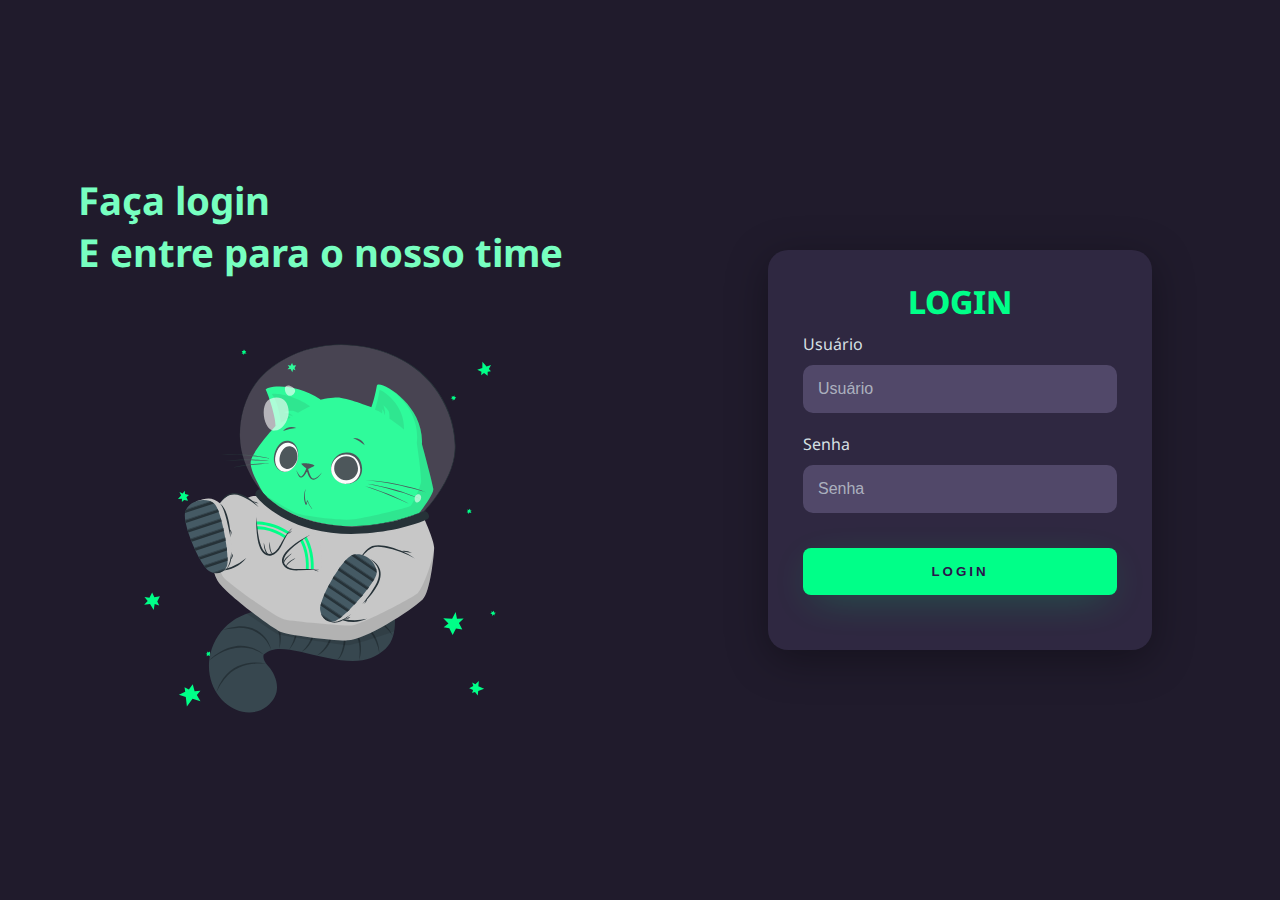
==== Tela de Login/index.html @ 89dcce8d "Add files via upload" ====
<!DOCTYPE html>
<html lang="en">
<head>
    <meta charset="UTF-8">
    <meta http-equiv="X-UA-Compatible" content="IE=edge">
    <meta name="viewport" content="width=device-width, initial-scale=1.0">
    <link rel="stylesheet" href="style.css">
    <title>Document</title>
</head>
<body>
    <div class="main-login">
        <div class="left-login">
             <h1>Faça login<br>E entre para o nosso time</h1>
             <img src="gato astronauta.svg" class="left-login-image" alt="animação gato astronauta">
        </div>
        <div class="right-login">
            <div class="card-login"> 
               <h1>LOGIN</h1>
               <div class="textfield">
                    <label for="usuario">Usuário</label>
                    <input type="text" name="usuario" placeholder="Usuário">
                </div>
                <div class="textfield">
                    <label for="senha">Senha</label>
                    <input type="password" name="senha" placeholder="Senha">
                </div>
                <button class="btn-login">Login</button>
            </div>
        </div>
    </div>
</body>
</html>
---- Tela de Login/style.css ----
@import url('https://fonts.googleapis.com/css2?family=Noto+Sans:wght@300;400&display=swap');
body {
    margin: 0;
    font-family: 'Noto Sans', sans-serif;
}

body * {
    box-sizing: border-box;
}

.main-login{
    width: 100vw;
    height: 100vh;
    background: #201b2c;
    display: flex;
    justify-content: center;
    align-items: center;
}

.left-login{
    width: 50vw;
    height: 100vh;
    display: flex;
    justify-content: center;
    align-items: center;
    flex-direction: column;
}

.left-login > h1 {
    font-size: 3vw;
    color: #77ffc0;
}

.left-login-image{
    width: 35vw;
}

.right-login{
    width: 50vw;
    height: 100vh;
    display: flex;
    justify-content: center;
    align-items: center;
}

.card-login{
    width: 60%;
    display: flex;
    justify-content: center;
    align-items: center;
    flex-direction: column;
    padding: 30px 35px;
    background: #2f2841;
    border-radius: 20px;
    box-shadow: 0px 10px 40px #00000056;
}

.card-login > h1{
    color: #00ff88;
    font-weight: 800;
    margin: 0;
}

.textfield{
    width: 100%;
    display: flex;
    flex-direction: column;
    align-items: flex-start;
    justify-content: center;
    margin: 10px 0px;
}

.textfield > input{
    width: 100%;
    border: none;
    border-radius: 10px;
    padding: 15px;
    background: #514869;
    color: #f0ffffde;
    font-size: 12pt;
    box-shadow: #00000056;
    outline: none;
    box-sizing: border-box;
}

.textfield > label {
    color: #f0ffffde;
    margin-bottom: 10px;
}

.textfield > input::placeholder{
    color: #f0ffff94;
}

.btn-login{
    width: 100%;
    padding: 16px 0px;
    margin: 25px;
    border: none;
    border-radius: 8px;
    outline: none;
    text-transform: uppercase;
    font-weight: 800;
    letter-spacing: 3px;
    color: #2b134b;
    background: #00ff88;
    cursor: pointer;
    box-shadow: 0px 10px 40px -12px #00ff8052;
}

@media only screen and (max-width: 950px){
    .card-login(
        width: 85%;
    )
}

@media only screen and (max-width: 600px){
    .main-login{
        flex-direction: column;
    }
    .left-login > h1{
        display: none;
    }

    .left-login{
        width: 100%;
        height: auto;
    }

    .right-login{
        width: 100%;
        height: auto;
    }

    .left-login-image{
        width: 50vw;  
    }

    .card-login{
        width: 90%;
    }
}
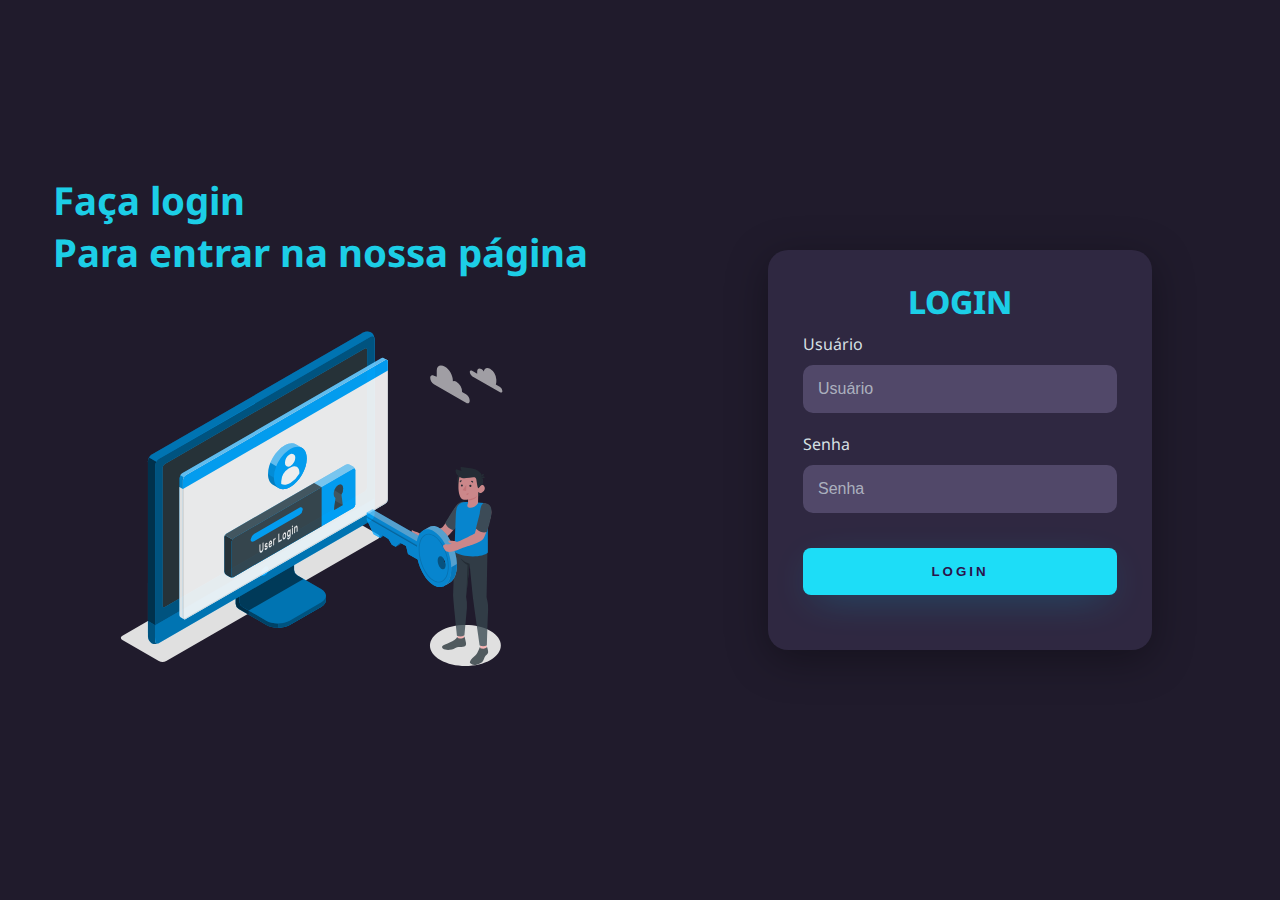
==== commit b3b4f6bf: "Add files via upload" ====
--- a/Tela de Login/index.html
+++ b/Tela de Login/index.html
@@ -10,8 +10,8 @@
 <body>
     <div class="main-login">
         <div class="left-login">
-             <h1>Faça login<br>E entre para o nosso time</h1>
-             <img src="gato astronauta.svg" class="left-login-image" alt="animação gato astronauta">
+             <h1>Faça login<br>Para entrar na nossa página</h1>
+             <img src="login.svg" class="left-login-image" alt="img login">
         </div>
         <div class="right-login">
             <div class="card-login"> 
--- a/Tela de Login/style.css
+++ b/Tela de Login/style.css
@@ -28,7 +28,7 @@
 
 .left-login > h1 {
     font-size: 3vw;
-    color: #77ffc0;
+    color: #1ccee6;
 }
 
 .left-login-image{
@@ -56,7 +56,7 @@
 }
 
 .card-login > h1{
-    color: #00ff88;
+    color: #1ccee6;
     font-weight: 800;
     margin: 0;
 }
@@ -103,16 +103,15 @@
     font-weight: 800;
     letter-spacing: 3px;
     color: #2b134b;
-    background: #00ff88;
+    background: #1dddf7;
     cursor: pointer;
-    box-shadow: 0px 10px 40px -12px #00ff8052;
+    box-shadow: 0px 10px 40px -12px #00ccff52;
 }
 
 @media only screen and (max-width: 950px){
-    .card-login(
-        width: 85%;
-    )
-}
+    .card-login{
+    width: 85%;
+}}
 
 @media only screen and (max-width: 600px){
     .main-login{
@@ -133,10 +132,10 @@
     }
 
     .left-login-image{
-        width: 50vw;  
+        width:60vw;  
     }
 
     .card-login{
         width: 90%;
     }
-}    +}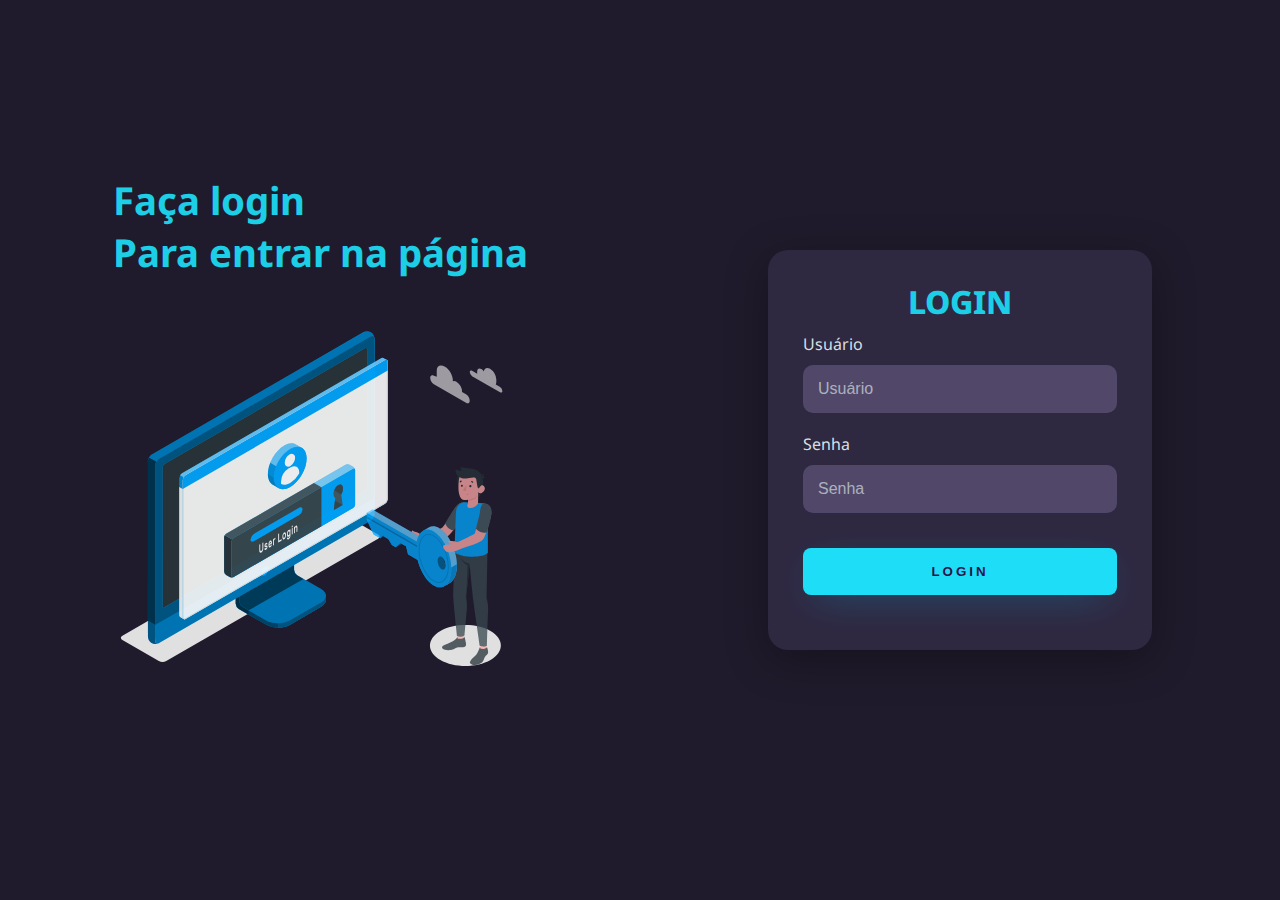
==== commit 7cb2df30: "Add files via upload" ====
--- a/Tela de Login/index.html
+++ b/Tela de Login/index.html
@@ -1,16 +1,16 @@
 <!DOCTYPE html>
-<html lang="en">
+<html lang="pt-BR">
 <head>
     <meta charset="UTF-8">
     <meta http-equiv="X-UA-Compatible" content="IE=edge">
     <meta name="viewport" content="width=device-width, initial-scale=1.0">
     <link rel="stylesheet" href="style.css">
-    <title>Document</title>
+    <title>Tela de Login</title>
 </head>
 <body>
     <div class="main-login">
         <div class="left-login">
-             <h1>Faça login<br>Para entrar na nossa página</h1>
+             <h1>Faça login<br>Para entrar na página</h1>
              <img src="login.svg" class="left-login-image" alt="img login">
         </div>
         <div class="right-login">
